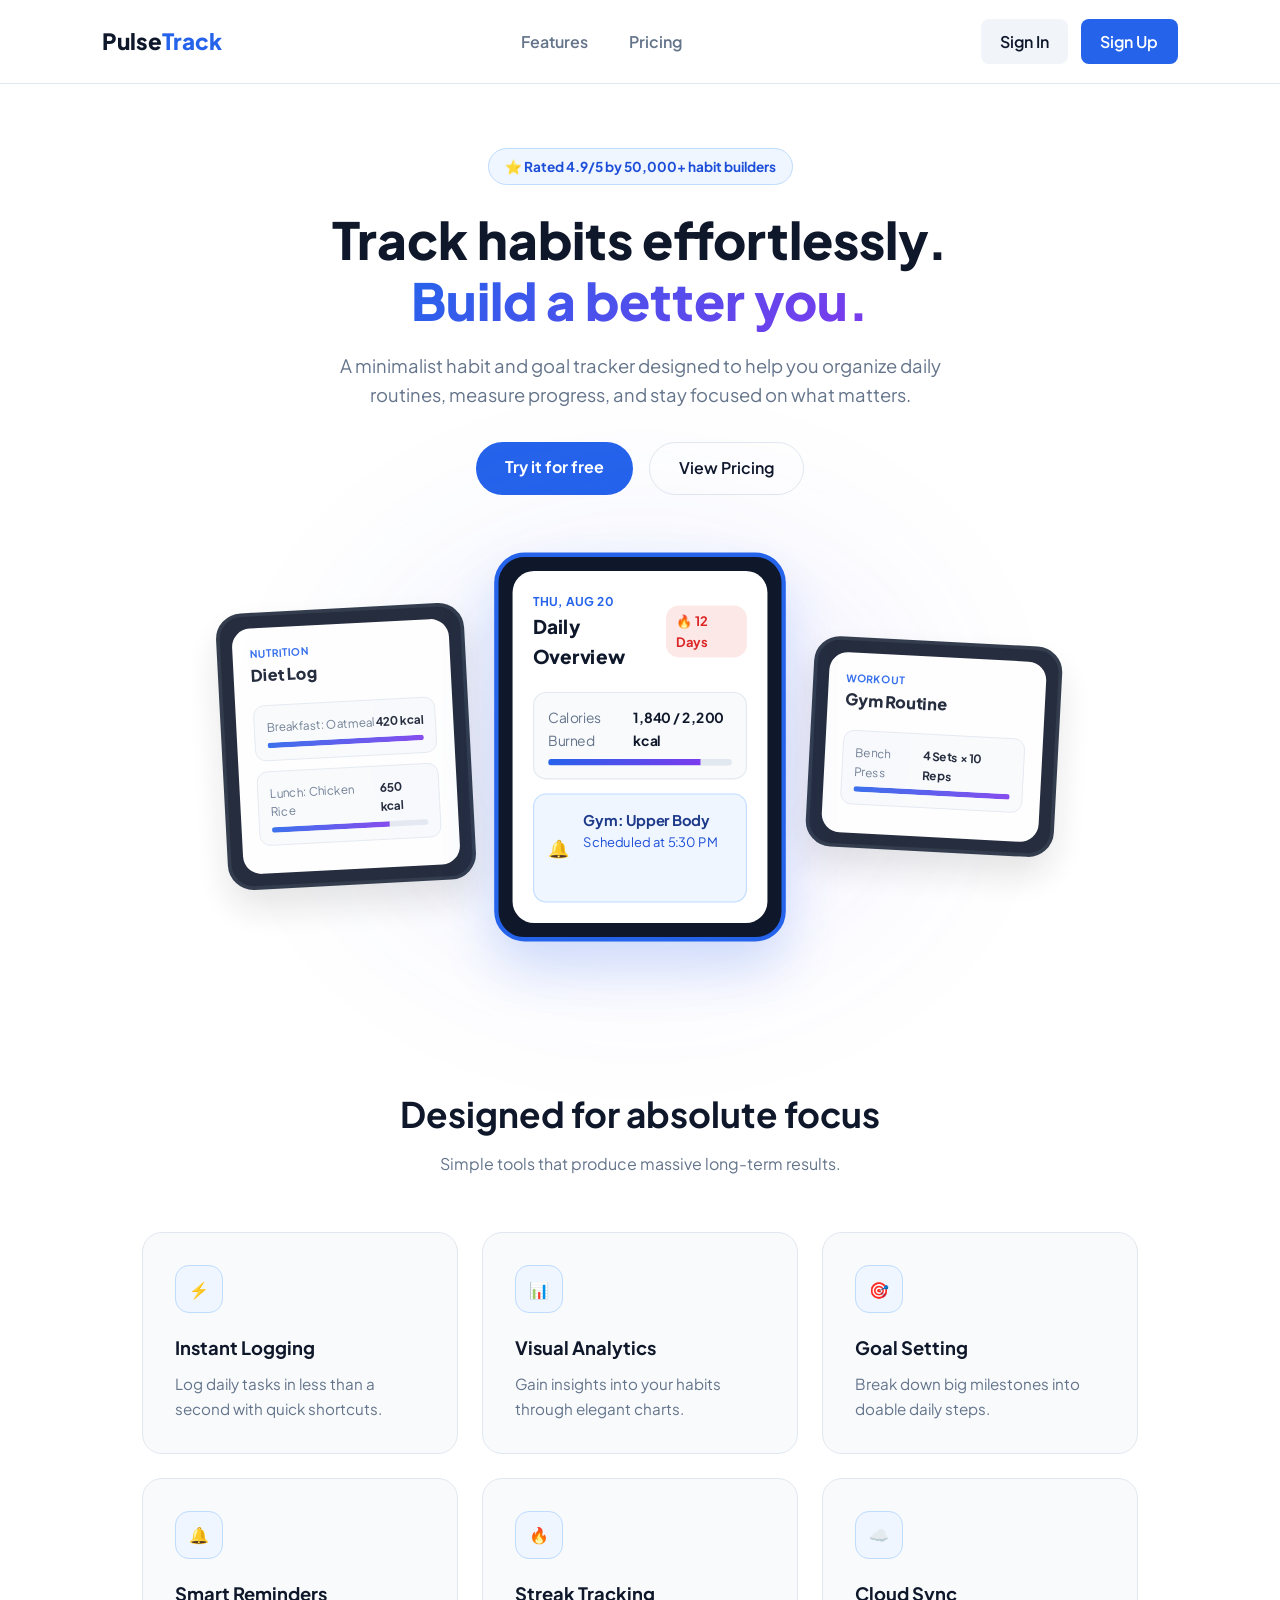
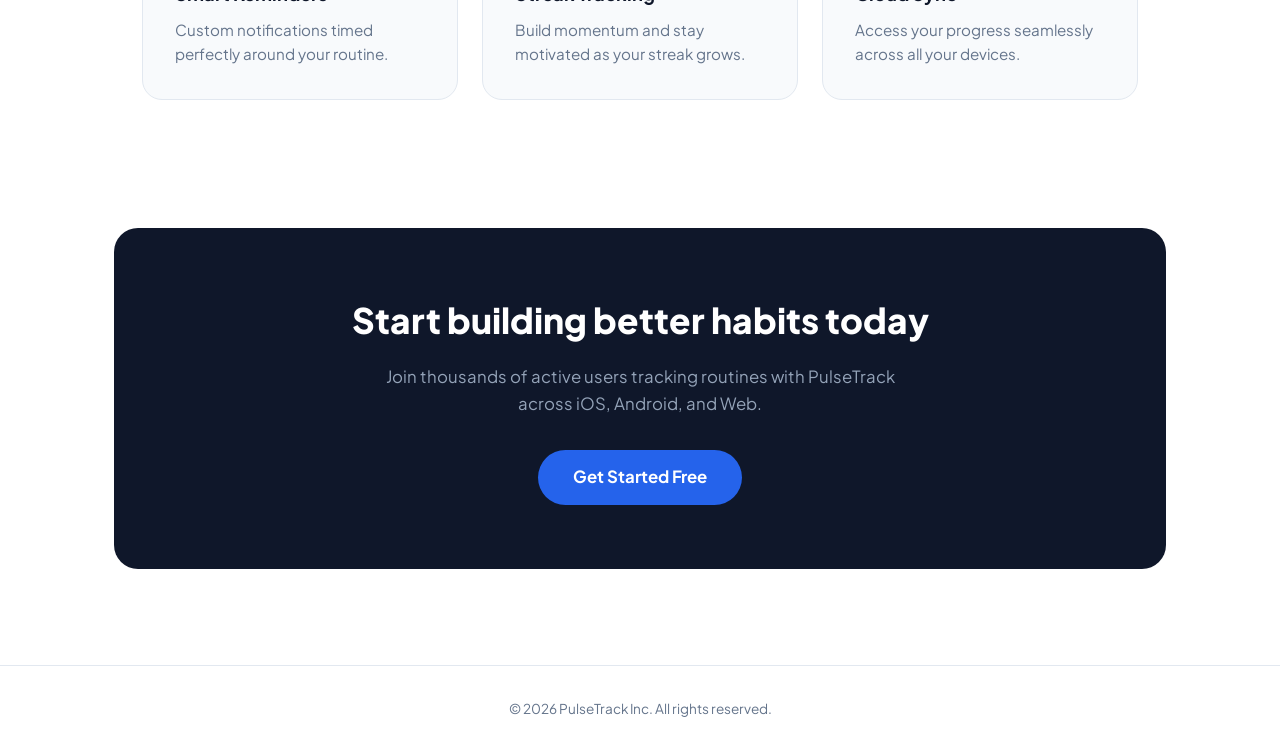
==== index.html @ 884001c9 "Landing Page" ====
<!DOCTYPE html>
<html lang="en">
<head>
  <meta charset="UTF-8">
  <meta name="viewport" content="width=device-width, initial-scale=1.0">
  <title>PulseTrack — Master Your Habits & Goals</title>
  <link rel="stylesheet" href="style.css">
  <link rel="preconnect" href="https://fonts.googleapis.com">
  <link rel="preconnect" href="https://fonts.gstatic.com" crossorigin>
  <link href="https://fonts.googleapis.com/css2?family=Plus+Jakarta+Sans:wght@400;600;700;800&display=swap" rel="stylesheet">
</head>
<body>

  <!-- Sticky Navbar -->
  <header class="navbar">
    <div class="logo"><a href="index.html">Pulse<span>Track</span></a></div>
    <nav class="nav-links">
      <a href="#features">Features</a>
      <a href="pricing.html">Pricing</a>
    </nav>
    <div class="nav-actions">
      <a href="#" class="btn-signin">Sign In</a>
      <a href="#" class="btn-signup">Sign Up</a>
    </div>
  </header>

  <!-- Hero Section -->
  <section class="hero">
    <!-- Habitify-style Social Proof Pill -->
    <div class="rating-badge">
      <span>⭐ Rated 4.9/5 by 50,000+ habit builders</span>
    </div>

    <h1>Track habits effortlessly. <br><span class="gradient-text">Build a better you.</span></h1>
    <p>A minimalist habit and goal tracker designed to help you organize daily routines, measure progress, and stay focused on what matters.</p>
    
    <div class="hero-actions">
      <a href="#download" class="btn-primary">Try it for free</a>
      <a href="pricing.html" class="btn-secondary">View Pricing</a>
    </div>

    <!-- 3-Phone Showcase -->
    <div class="mockup-showcase">
      <div class="glow-effect"></div>

      <!-- Left Phone -->
      <div class="phone-frame side-phone left-phone">
        <div class="screen-content light-theme">
          <div class="app-header-container">
            <div>
              <div class="date-tag">NUTRITION</div>
              <div class="app-header">Diet Log</div>
            </div>
          </div>
          <div class="metric-card">
            <div class="metric-info">
              <span>Breakfast: Oatmeal</span>
              <strong>420 kcal</strong>
            </div>
            <div class="progress-bar"><div class="fill" style="width: 100%;"></div></div>
          </div>
          <div class="metric-card">
            <div class="metric-info">
              <span>Lunch: Chicken Rice</span>
              <strong>650 kcal</strong>
            </div>
            <div class="progress-bar"><div class="fill" style="width: 75%;"></div></div>
          </div>
        </div>
      </div>

      <!-- Center Phone -->
      <div class="phone-frame center-phone">
        <div class="screen-content light-theme">
          <div class="app-header-container">
            <div>
              <div class="date-tag">THU, AUG 20</div>
              <div class="app-header">Daily Overview</div>
            </div>
            <div class="streak-badge">🔥 12 Days</div>
          </div>
          <div class="metric-card">
            <div class="metric-info">
              <span>Calories Burned</span>
              <strong>1,840 / 2,200 kcal</strong>
            </div>
            <div class="progress-bar"><div class="fill" style="width: 83%;"></div></div>
          </div>
          <div class="reminder-card">
            <span class="bell-icon">🔔</span>
            <div>
              <strong>Gym: Upper Body</strong>
              <p>Scheduled at 5:30 PM</p>
            </div>
          </div>
        </div>
      </div>

      <!-- Right Phone -->
      <div class="phone-frame side-phone right-phone">
        <div class="screen-content light-theme">
          <div class="app-header-container">
            <div>
              <div class="date-tag">WORKOUT</div>
              <div class="app-header">Gym Routine</div>
            </div>
          </div>
          <div class="metric-card">
            <div class="metric-info">
              <span>Bench Press</span>
              <strong>4 Sets × 10 Reps</strong>
            </div>
            <div class="progress-bar"><div class="fill" style="width: 100%;"></div></div>
          </div>
        </div>
      </div>
    </div>
  </section>

  <!-- Features Section -->
  <section class="features" id="features">
    <h2>Designed for absolute focus</h2>
    <p class="subtitle">Simple tools that produce massive long-term results.</p>
    <div class="grid">
      <div class="card">
        <div class="card-icon">⚡</div>
        <h3>Instant Logging</h3>
        <p>Log daily tasks in less than a second with quick shortcuts.</p>
      </div>
      <div class="card">
        <div class="card-icon">📊</div>
        <h3>Visual Analytics</h3>
        <p>Gain insights into your habits through elegant charts.</p>
      </div>
      <div class="card">
        <div class="card-icon">🎯</div>
        <h3>Goal Setting</h3>
        <p>Break down big milestones into doable daily steps.</p>
      </div>
      <div class="card">
        <div class="card-icon">🔔</div>
        <h3>Smart Reminders</h3>
        <p>Custom notifications timed perfectly around your routine.</p>
      </div>
      <div class="card">
        <div class="card-icon">🔥</div>
        <h3>Streak Tracking</h3>
        <p>Build momentum and stay motivated as your streak grows.</p>
      </div>
      <div class="card">
        <div class="card-icon">☁️</div>
        <h3>Cloud Sync</h3>
        <p>Access your progress seamlessly across all your devices.</p>
      </div>
    </div>
  </section>

  <!-- Habitify-style CTA Card Section -->
  <section class="cta-banner">
    <div class="cta-content">
      <h2>Start building better habits today</h2>
      <p>Join thousands of active users tracking routines with PulseTrack across iOS, Android, and Web.</p>
      <a href="pricing.html" class="btn-primary btn-cta">Get Started Free</a>
    </div>
  </section>

  <footer>
    <p>© 2026 PulseTrack Inc. All rights reserved.</p>
  </footer>

</body>
</html>
---- style.css ----
/* Base Resets & Variables */
:root {
  --bg-color: #ffffff;
  --card-bg: #f8fafc;
  --text-main: #0f172a;
  --text-muted: #64748b;
  --accent-color: #2563eb;
  --primary-btn: #2563eb;
  --primary-btn-hover: #1d4ed8;
  --border-color: #e2e8f0;
  --gradient: linear-gradient(135deg, #2563eb 0%, #7c3aed 100%);
}

* {
  box-sizing: border-box;
  margin: 0;
  padding: 0;
  font-family: 'Plus Jakarta Sans', sans-serif;
}

body {
  background-color: var(--bg-color);
  color: var(--text-main);
  line-height: 1.6;
}

/* Navbar */
.navbar {
  display: flex;
  justify-content: space-between;
  align-items: center;
  padding: 1.2rem 8%;
  background: rgba(255, 255, 255, 0.9);
  backdrop-filter: blur(12px);
  position: sticky;
  top: 0;
  z-index: 100;
  border-bottom: 1px solid var(--border-color);
}

.logo a {
  font-weight: 800;
  font-size: 1.4rem;
  color: var(--text-main);
  text-decoration: none;
}

.logo span {
  color: var(--accent-color);
}

.nav-links a {
  color: var(--text-muted);
  text-decoration: none;
  margin: 0 1.2rem;
  font-weight: 600;
  transition: color 0.3s;
}

.nav-links a:hover {
  color: var(--text-main);
}

.nav-actions {
  display: flex;
  align-items: center;
  gap: 0.8rem;
}

.btn-signin {
  background: #f1f5f9;
  color: var(--text-main);
  border: none;
  padding: 0.6rem 1.2rem;
  border-radius: 8px;
  font-weight: 600;
  cursor: pointer;
  text-decoration: none;
}

.btn-signup {
  background: var(--primary-btn);
  color: #ffffff;
  border: none;
  padding: 0.6rem 1.2rem;
  border-radius: 8px;
  font-weight: 600;
  cursor: pointer;
  text-decoration: none;
  transition: background 0.2s;
}

.btn-signup:hover {
  background: var(--primary-btn-hover);
}

/* Hero Section */
.hero {
  text-align: center;
  padding: 4rem 1rem 3rem;
  max-width: 1100px;
  margin: 0 auto;
}

.rating-badge {
  display: inline-block;
  background: #eff6ff;
  border: 1px solid #bfdbfe;
  color: #1d4ed8;
  font-size: 0.85rem;
  font-weight: 700;
  padding: 0.4rem 1rem;
  border-radius: 20px;
  margin-bottom: 1.5rem;
}

.hero h1 {
  font-size: 3.2rem;
  font-weight: 800;
  line-height: 1.2;
  margin-bottom: 1.2rem;
}

.gradient-text {
  background: var(--gradient);
  -webkit-background-clip: text;
  background-clip: text;
  -webkit-text-fill-color: transparent;
}

.hero p {
  color: var(--text-muted);
  font-size: 1.15rem;
  margin-bottom: 2rem;
  max-width: 650px;
  margin-left: auto;
  margin-right: auto;
}

.hero-actions {
  display: flex;
  gap: 1rem;
  justify-content: center;
  margin-bottom: 3.5rem;
}

.btn-primary {
  background: var(--primary-btn);
  color: #fff;
  border: none;
  padding: 0.8rem 1.8rem;
  border-radius: 30px;
  font-weight: 700;
  font-size: 1rem;
  cursor: pointer;
  transition: transform 0.2s, box-shadow 0.2s;
  text-decoration: none;
  display: inline-block;
}

.btn-primary:hover {
  transform: translateY(-2px);
  box-shadow: 0 10px 25px rgba(37, 99, 235, 0.3);
}

.btn-secondary {
  background: transparent;
  color: var(--text-main);
  border: 1px solid var(--border-color);
  padding: 0.8rem 1.8rem;
  border-radius: 30px;
  font-weight: 600;
  cursor: pointer;
  text-decoration: none;
  display: inline-block;
}

/* 3-Phone Showcase Container */
.mockup-showcase {
  position: relative;
  display: flex;
  justify-content: center;
  align-items: center;
  gap: 1.5rem;
  max-width: 1000px;
  margin: 0 auto;
  padding: 1rem 0;
}

.glow-effect {
  position: absolute;
  top: 50%;
  left: 50%;
  transform: translate(-50%, -50%);
  width: 450px;
  height: 300px;
  background: var(--gradient);
  filter: blur(120px);
  opacity: 0.15;
  border-radius: 50%;
  z-index: 1;
}

.phone-frame {
  position: relative;
  z-index: 2;
  background: #0f172a;
  border: 4px solid #1e293b;
  border-radius: 28px;
  padding: 0.8rem;
  box-shadow: 0 20px 40px rgba(0, 0, 0, 0.12);
  width: 270px;
  flex-shrink: 0;
  transition: transform 0.3s ease;
}

.center-phone {
  z-index: 3;
  transform: scale(1.08);
  border-color: #2563eb;
  box-shadow: 0 25px 50px rgba(37, 99, 235, 0.2);
}

.side-phone { opacity: 0.9; }
.left-phone { transform: scale(0.92) rotate(-3deg); }
.right-phone { transform: scale(0.92) rotate(3deg); }

.screen-content.light-theme {
  background: #ffffff;
  color: #0f172a;
  border-radius: 20px;
  padding: 1.2rem;
  text-align: left;
}

.app-header-container {
  display: flex;
  justify-content: space-between;
  align-items: center;
  margin-bottom: 1.2rem;
}

.date-tag {
  font-size: 0.7rem;
  font-weight: 700;
  color: #2563eb;
  letter-spacing: 0.5px;
}

.app-header {
  font-size: 1.1rem;
  font-weight: 800;
  color: #0f172a;
}

.streak-badge {
  background: rgba(239, 68, 68, 0.12);
  color: #dc2626;
  font-size: 0.75rem;
  font-weight: 700;
  padding: 0.3rem 0.6rem;
  border-radius: 12px;
}

.metric-card {
  background: #f8fafc;
  padding: 0.8rem;
  border-radius: 12px;
  margin-bottom: 0.7rem;
  border: 1px solid #e2e8f0;
}

.metric-info {
  display: flex;
  justify-content: space-between;
  font-size: 0.8rem;
  margin-bottom: 0.4rem;
}

.metric-info strong { color: #0f172a; }
.metric-info span { color: #64748b; }

.progress-bar {
  background: #e2e8f0;
  height: 6px;
  border-radius: 10px;
  overflow: hidden;
}

.progress-bar .fill {
  background: var(--gradient);
  height: 100%;
}

.reminder-card {
  display: flex;
  align-items: center;
  gap: 0.8rem;
  background: #eff6ff;
  border: 1px solid #bfdbfe;
  padding: 0.8rem;
  border-radius: 12px;
  margin-top: 0.8rem;
}

.reminder-card strong { display: block; font-size: 0.85rem; color: #1e3a8a; }
.reminder-card p { font-size: 0.75rem; color: #1d4ed8; }

/* Features Section */
.features {
  text-align: center;
  padding: 6rem 8%;
  max-width: 1200px;
  margin: 0 auto;
}

.features h2 { font-size: 2.2rem; margin-bottom: 0.5rem; }
.subtitle { color: var(--text-muted); margin-bottom: 3.5rem; }

.grid {
  display: grid;
  grid-template-columns: repeat(auto-fit, minmax(280px, 1fr));
  gap: 1.5rem;
}

.card {
  background: var(--card-bg);
  padding: 2rem;
  border-radius: 20px;
  text-align: left;
  border: 1px solid var(--border-color);
  transition: transform 0.3s ease, border-color 0.3s ease, box-shadow 0.3s ease;
}

.card:hover {
  transform: translateY(-5px);
  border-color: rgba(37, 99, 235, 0.4);
  box-shadow: 0 15px 30px rgba(0, 0, 0, 0.05);
}

.card-icon {
  display: inline-flex;
  align-items: center;
  justify-content: center;
  width: 48px;
  height: 48px;
  border-radius: 14px;
  background: #eff6ff;
  border: 1px solid #bfdbfe;
  color: #2563eb;
  margin-bottom: 1.25rem;
}

.card h3 { font-size: 1.15rem; font-weight: 700; margin-bottom: 0.6rem; }
.card p { color: var(--text-muted); font-size: 0.95rem; }

/* Habitify-Style CTA Banner */
.cta-banner {
  max-width: 1100px;
  margin: 2rem auto 6rem;
  padding: 0 1.5rem;
}

.cta-content {
  background: var(--text-main);
  color: #ffffff;
  border-radius: 24px;
  padding: 4rem 2rem;
  text-align: center;
}

.cta-content h2 {
  font-size: 2.2rem;
  font-weight: 800;
  margin-bottom: 1rem;
}

.cta-content p {
  color: #94a3b8;
  max-width: 550px;
  margin: 0 auto 2rem;
  font-size: 1.05rem;
}

.btn-cta {
  background: #2563eb;
  padding: 0.9rem 2.2rem;
  font-size: 1.05rem;
}

/* Pricing Section & Page Styles */
.pricing-hero {
  text-align: center;
  padding: 4rem 1rem 2rem;
  max-width: 800px;
  margin: 0 auto;
}

.pricing-hero h1 {
  font-size: 3rem;
  font-weight: 800;
  margin-bottom: 1rem;
}

.pricing-toggle-container {
  display: flex;
  justify-content: center;
  margin: 2rem 0 3rem;
}

.pricing-toggle {
  background: #f1f5f9;
  padding: 6px;
  border-radius: 30px;
  display: flex;
  gap: 4px;
}

.toggle-btn {
  border: none;
  background: transparent;
  padding: 0.6rem 1.6rem;
  border-radius: 25px;
  font-weight: 700;
  color: #64748b;
  cursor: pointer;
  transition: all 0.2s ease;
}

.toggle-btn.active {
  background: #f59e0b;
  color: #ffffff;
  box-shadow: 0 2px 8px rgba(245, 158, 11, 0.3);
}

.pricing-grid {
  display: grid;
  grid-template-columns: repeat(auto-fit, minmax(320px, 1fr));
  gap: 2rem;
  max-width: 900px;
  margin: 0 auto 3rem;
  padding: 0 1rem;
}

.pricing-card {
  border-radius: 20px;
  padding: 2.5rem 2rem;
  text-align: left;
  display: flex;
  flex-direction: column;
  justify-content: space-between;
}

.pricing-card.free {
  background: #f8fafc;
  border: 1px solid var(--border-color);
}

.pricing-card.premium {
  background: #09090b;
  color: #ffffff;
  border: 1px solid #27272a;
}

.plan-title {
  font-size: 1.5rem;
  font-weight: 700;
  margin-bottom: 0.3rem;
}

.pricing-card.premium .plan-title {
  color: #f59e0b;
}

.plan-subtitle {
  font-size: 0.95rem;
  color: var(--text-muted);
  margin-bottom: 2rem;
}

.pricing-card.premium .plan-subtitle {
  color: #a1a1aa;
}

.price-box {
  margin-bottom: 2rem;
}

.price {
  font-size: 2.8rem;
  font-weight: 800;
}

.price-period {
  font-size: 0.9rem;
  color: var(--text-muted);
}

.pricing-card.premium .price-period {
  color: #a1a1aa;
}

.billing-note {
  font-size: 0.85rem;
  color: var(--text-muted);
  margin-top: 0.2rem;
}

.pricing-card.premium .billing-note {
  color: #a1a1aa;
}

.feature-list {
  list-style: none;
  margin-bottom: 2.5rem;
}

.feature-list li {
  display: flex;
  align-items: center;
  gap: 0.6rem;
  font-weight: 600;
  font-size: 0.95rem;
  margin-bottom: 0.8rem;
}

.feature-list li.disabled {
  color: #94a3b8;
  opacity: 0.7;
}

.pricing-card.free .check-icon { color: #2563eb; }
.pricing-card.premium .check-icon { color: #f59e0b; }
.pricing-card .cross-icon { color: #cbd5e1; }

/* FAQ Section Styling */
.faq-section {
  max-width: 800px;
  margin: 4rem auto 6rem;
  padding: 0 1.5rem;
  text-align: center;
}

.faq-title {
  font-size: 2.2rem;
  font-weight: 800;
  margin-bottom: 0.5rem;
  color: var(--text-main);
}

.faq-subtitle {
  color: var(--text-muted);
  margin-bottom: 3rem;
  font-size: 1rem;
}

.faq-container {
  display: flex;
  flex-direction: column;
  gap: 1rem;
  text-align: left;
}

.faq-item {
  background: #f8fafc;
  border: 1px solid var(--border-color);
  border-radius: 14px;
  padding: 1.2rem 1.5rem;
  transition: all 0.2s ease;
  cursor: pointer;
}

.faq-item[open] {
  background: #ffffff;
  border-color: #cbd5e1;
  box-shadow: 0 10px 25px rgba(0, 0, 0, 0.04);
}

.faq-question {
  display: flex;
  justify-content: space-between;
  align-items: center;
  font-weight: 700;
  font-size: 1.05rem;
  color: var(--text-main);
  list-style: none;
}

.faq-question::-webkit-details-marker {
  display: none;
}

.faq-icon {
  font-size: 1.4rem;
  font-weight: 400;
  color: var(--text-muted);
  transition: transform 0.2s ease;
}

.faq-item[open] .faq-icon {
  transform: rotate(45deg);
}

.faq-answer {
  margin-top: 0.8rem;
  color: var(--text-muted);
  font-size: 0.95rem;
  line-height: 1.6;
}

footer {
  text-align: center;
  padding: 2rem;
  color: var(--text-muted);
  font-size: 0.85rem;
  border-top: 1px solid var(--border-color);
}
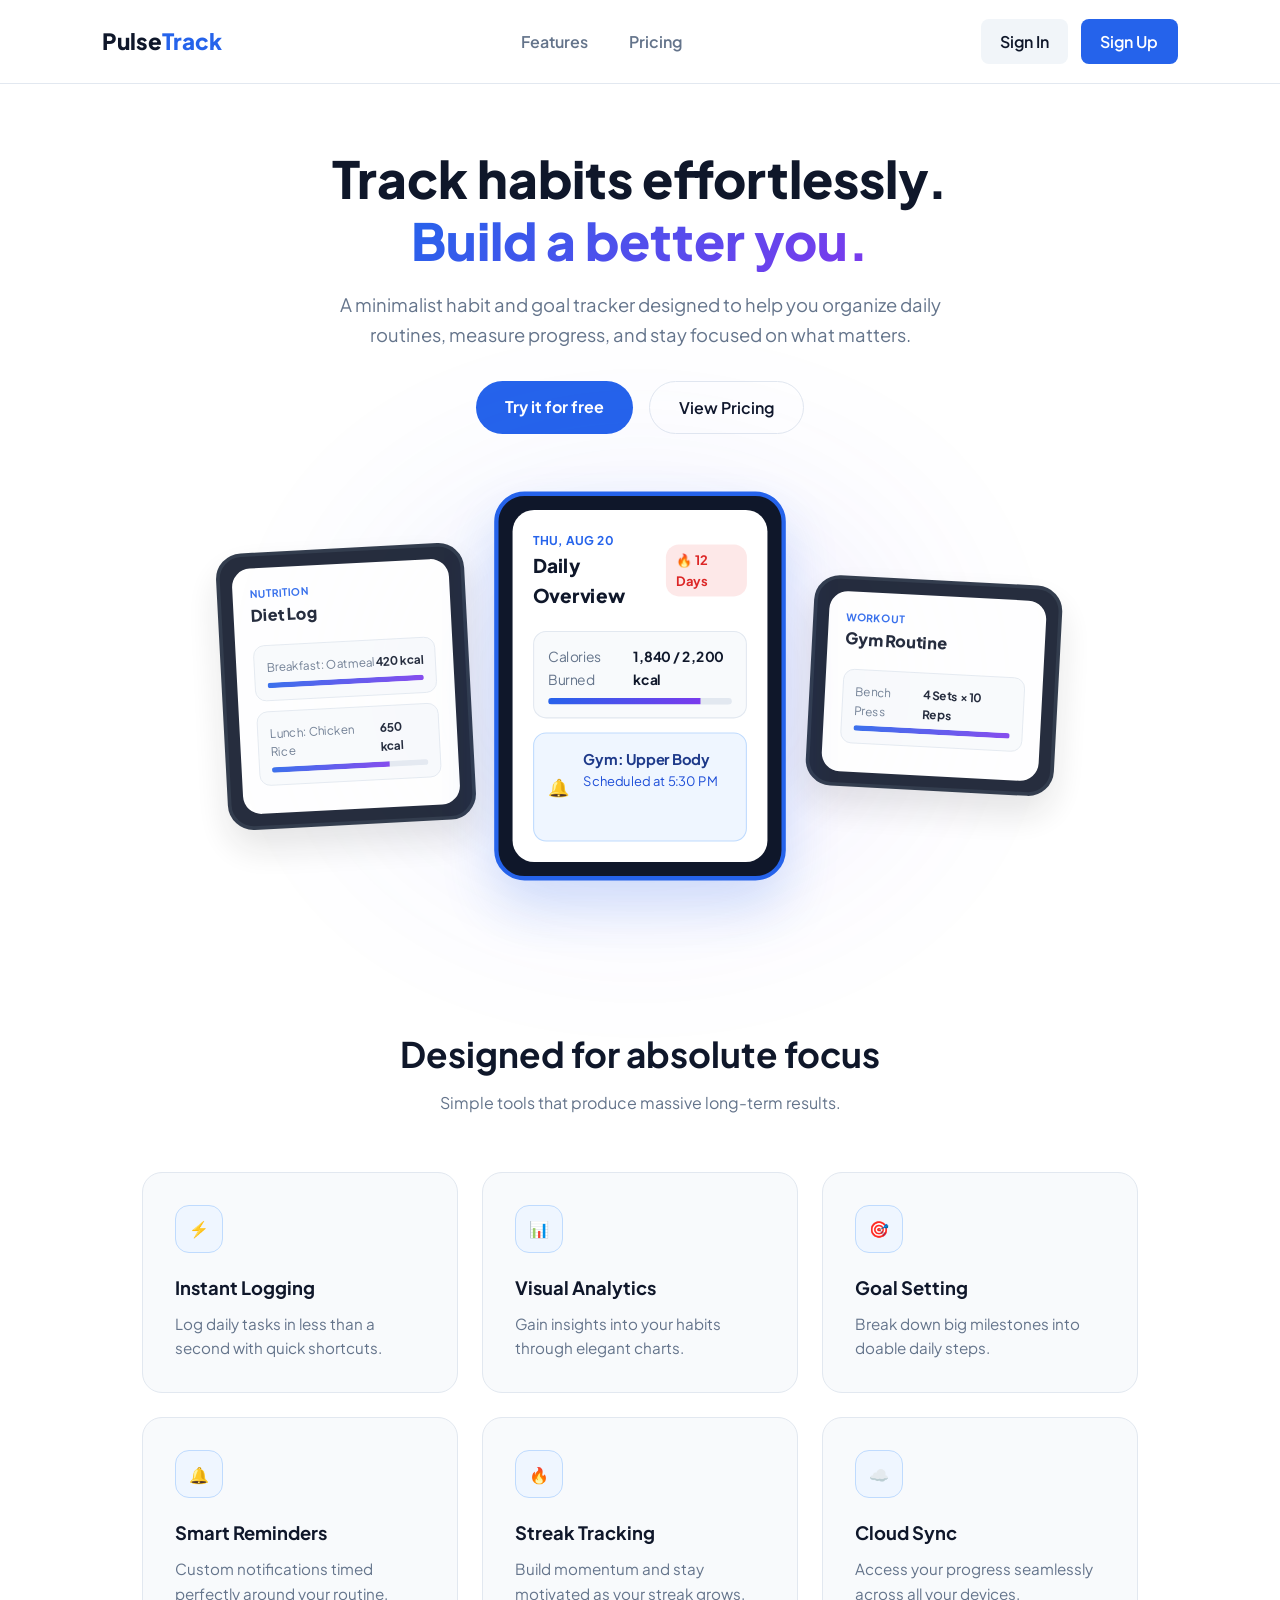
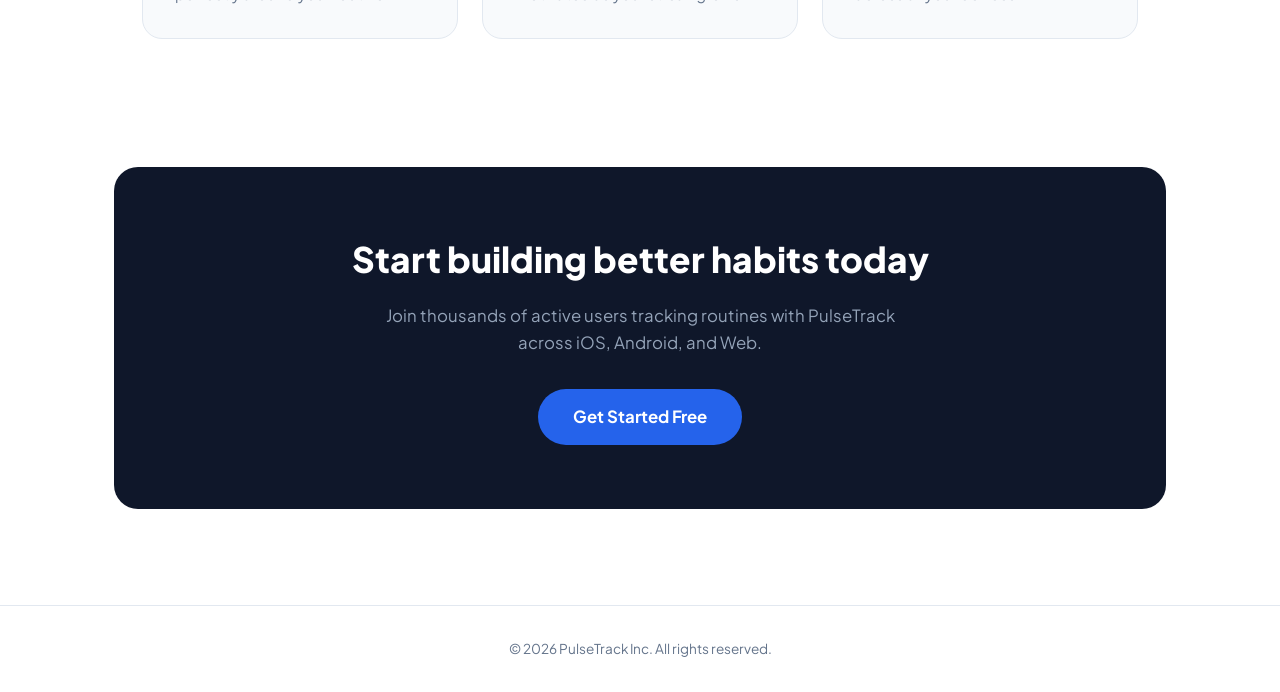
==== commit 572b43e7: "landing page" ====
--- a/index.html
+++ b/index.html
@@ -27,9 +27,6 @@
   <!-- Hero Section -->
   <section class="hero">
     <!-- Habitify-style Social Proof Pill -->
-    <div class="rating-badge">
-      <span>⭐ Rated 4.9/5 by 50,000+ habit builders</span>
-    </div>
 
     <h1>Track habits effortlessly. <br><span class="gradient-text">Build a better you.</span></h1>
     <p>A minimalist habit and goal tracker designed to help you organize daily routines, measure progress, and stay focused on what matters.</p>
--- a/style.css
+++ b/style.css
@@ -1,3 +1,344 @@
+/* Base Resets & Variables */
+:root {
+  --bg-color: #ffffff;
+  --card-bg: #f8fafc;
+  --text-main: #0f172a;
+  --text-muted: #64748b;
+  --accent-color: #2563eb;
+  --primary-btn: #2563eb;
+  --primary-btn-hover: #1d4ed8;
+  --border-color: #e2e8f0;
+  --gradient: linear-gradient(135deg, #2563eb 0%, #7c3aed 100%);
+}
+
+* {
+  box-sizing: border-box;
+  margin: 0;
+  padding: 0;
+  font-family: 'Plus Jakarta Sans', sans-serif;
+}
+
+body {
+  background-color: var(--bg-color);
+  color: var(--text-main);
+  line-height: 1.6;
+}
+
+/* Navbar */
+.navbar {
+  display: flex;
+  justify-content: space-between;
+  align-items: center;
+  padding: 1.2rem 8%;
+  background: rgba(255, 255, 255, 0.9);
+  backdrop-filter: blur(12px);
+  position: sticky;
+  top: 0;
+  z-index: 100;
+  border-bottom: 1px solid var(--border-color);
+}
+
+.logo a {
+  font-weight: 800;
+  font-size: 1.4rem;
+  color: var(--text-main);
+  text-decoration: none;
+}
+
+.logo span {
+  color: var(--accent-color);
+}
+
+.nav-links a {
+  color: var(--text-muted);
+  text-decoration: none;
+  margin: 0 1.2rem;
+  font-weight: 600;
+  transition: color 0.3s;
+}
+
+.nav-links a:hover {
+  color: var(--text-main);
+}
+
+.nav-actions {
+  display: flex;
+  align-items: center;
+  gap: 0.8rem;
+}
+
+.btn-signin {
+  background: #f1f5f9;
+  color: var(--text-main);
+  border: none;
+  padding: 0.6rem 1.2rem;
+  border-radius: 8px;
+  font-weight: 600;
+  cursor: pointer;
+  text-decoration: none;
+}
+
+.btn-signup {
+  background: var(--primary-btn);
+  color: #ffffff;
+  border: none;
+  padding: 0.6rem 1.2rem;
+  border-radius: 8px;
+  font-weight: 600;
+  cursor: pointer;
+  text-decoration: none;
+  transition: background 0.2s;
+}
+
+.btn-signup:hover {
+  background: var(--primary-btn-hover);
+}
+
+/* Pricing Hero */
+.pricing-hero {
+  text-align: center;
+  padding: 4rem 1rem 2rem;
+  max-width: 800px;
+  margin: 0 auto;
+}
+
+.pricing-hero h1 {
+  font-size: 3rem;
+  font-weight: 800;
+  margin-bottom: 1rem;
+}
+
+.subtitle {
+  color: var(--text-muted);
+  margin-bottom: 2rem;
+}
+
+.pricing-toggle-container {
+  display: flex;
+  justify-content: center;
+  margin: 2rem 0 3.5rem;
+}
+
+.pricing-toggle {
+  background: #f1f5f9;
+  padding: 6px;
+  border-radius: 30px;
+  display: flex;
+  gap: 4px;
+}
+
+.toggle-btn {
+  border: none;
+  background: transparent;
+  padding: 0.7rem 1.8rem;
+  border-radius: 25px;
+  font-weight: 700;
+  font-size: 0.95rem;
+  color: #64748b;
+  cursor: pointer;
+  transition: all 0.2s ease;
+}
+
+.toggle-btn.active {
+  background: #f59e0b;
+  color: #ffffff;
+  box-shadow: 0 2px 10px rgba(245, 158, 11, 0.35);
+}
+
+.pricing-grid {
+  display: grid;
+  grid-template-columns: repeat(auto-fit, minmax(340px, 1fr));
+  gap: 2rem;
+  max-width: 950px;
+  margin: 0 auto 3rem;
+  padding: 0 1rem;
+}
+
+.pricing-card {
+  border-radius: 24px;
+  padding: 2.8rem 2.2rem;
+  text-align: left;
+  display: flex;
+  flex-direction: column;
+  justify-content: space-between;
+}
+
+.pricing-card.free {
+  background: #f8fafc;
+  border: 1px solid var(--border-color);
+}
+
+.pricing-card.premium {
+  background: #09090b;
+  color: #ffffff;
+  border: 1px solid #27272a;
+  box-shadow: 0 20px 40px rgba(0, 0, 0, 0.12);
+}
+
+.plan-title {
+  font-size: 1.6rem;
+  font-weight: 800;
+  margin-bottom: 0.3rem;
+}
+
+.pricing-card.premium .plan-title {
+  color: #f59e0b;
+}
+
+.plan-subtitle {
+  font-size: 0.95rem;
+  color: var(--text-muted);
+  margin-bottom: 2rem;
+}
+
+.pricing-card.premium .plan-subtitle {
+  color: #a1a1aa;
+}
+
+.price-box {
+  margin-bottom: 2rem;
+  transition: opacity 0.15s ease, transform 0.15s ease;
+}
+
+/* Blink & Scale Animation for Toggling */
+.price-blink {
+  opacity: 0.1;
+  transform: scale(0.95);
+}
+
+.price {
+  font-size: 3.8rem;
+  font-weight: 800;
+  line-height: 1;
+  letter-spacing: -1px;
+}
+
+.price-period {
+  font-size: 1.1rem;
+  font-weight: 600;
+  color: var(--text-muted);
+}
+
+.pricing-card.premium .price-period {
+  color: #a1a1aa;
+}
+
+.billing-note {
+  font-size: 0.9rem;
+  color: var(--text-muted);
+  margin-top: 0.4rem;
+}
+
+.pricing-card.premium .billing-note {
+  color: #a1a1aa;
+}
+
+.feature-list {
+  list-style: none;
+  margin-bottom: 2.5rem;
+}
+
+.feature-list li {
+  display: flex;
+  align-items: center;
+  gap: 0.7rem;
+  font-weight: 600;
+  font-size: 0.95rem;
+  margin-bottom: 0.9rem;
+}
+
+.feature-list li.disabled {
+  color: #94a3b8;
+  opacity: 0.6;
+}
+
+.pricing-card.free .check-icon { color: #2563eb; }
+.pricing-card.premium .check-icon { color: #f59e0b; }
+.pricing-card .cross-icon { color: #cbd5e1; }
+
+/* FAQ Section Styling */
+.faq-section {
+  max-width: 800px;
+  margin: 4rem auto 6rem;
+  padding: 0 1.5rem;
+  text-align: center;
+}
+
+.faq-title {
+  font-size: 2.2rem;
+  font-weight: 800;
+  margin-bottom: 0.5rem;
+  color: var(--text-main);
+}
+
+.faq-subtitle {
+  color: var(--text-muted);
+  margin-bottom: 3rem;
+  font-size: 1rem;
+}
+
+.faq-container {
+  display: flex;
+  flex-direction: column;
+  gap: 1rem;
+  text-align: left;
+}
+
+.faq-item {
+  background: #f8fafc;
+  border: 1px solid var(--border-color);
+  border-radius: 14px;
+  padding: 1.2rem 1.5rem;
+  transition: all 0.2s ease;
+  cursor: pointer;
+}
+
+.faq-item[open] {
+  background: #ffffff;
+  border-color: #cbd5e1;
+  box-shadow: 0 10px 25px rgba(0, 0, 0, 0.04);
+}
+
+.faq-question {
+  display: flex;
+  justify-content: space-between;
+  align-items: center;
+  font-weight: 700;
+  font-size: 1.05rem;
+  color: var(--text-main);
+  list-style: none;
+}
+
+.faq-question::-webkit-details-marker {
+  display: none;
+}
+
+.faq-icon {
+  font-size: 1.4rem;
+  font-weight: 400;
+  color: var(--text-muted);
+  transition: transform 0.2s ease;
+}
+
+.faq-item[open] .faq-icon {
+  transform: rotate(45deg);
+}
+
+.faq-answer {
+  margin-top: 0.8rem;
+  color: var(--text-muted);
+  font-size: 0.95rem;
+  line-height: 1.6;
+}
+
+footer {
+  text-align: center;
+  padding: 2rem;
+  color: var(--text-muted);
+  font-size: 0.85rem;
+  border-top: 1px solid var(--border-color);
+}
+
 /* Base Resets & Variables */
 :root {
   --bg-color: #ffffff;
@@ -386,232 +727,4 @@
   background: #2563eb;
   padding: 0.9rem 2.2rem;
   font-size: 1.05rem;
-}
-
-/* Pricing Section & Page Styles */
-.pricing-hero {
-  text-align: center;
-  padding: 4rem 1rem 2rem;
-  max-width: 800px;
-  margin: 0 auto;
-}
-
-.pricing-hero h1 {
-  font-size: 3rem;
-  font-weight: 800;
-  margin-bottom: 1rem;
-}
-
-.pricing-toggle-container {
-  display: flex;
-  justify-content: center;
-  margin: 2rem 0 3rem;
-}
-
-.pricing-toggle {
-  background: #f1f5f9;
-  padding: 6px;
-  border-radius: 30px;
-  display: flex;
-  gap: 4px;
-}
-
-.toggle-btn {
-  border: none;
-  background: transparent;
-  padding: 0.6rem 1.6rem;
-  border-radius: 25px;
-  font-weight: 700;
-  color: #64748b;
-  cursor: pointer;
-  transition: all 0.2s ease;
-}
-
-.toggle-btn.active {
-  background: #f59e0b;
-  color: #ffffff;
-  box-shadow: 0 2px 8px rgba(245, 158, 11, 0.3);
-}
-
-.pricing-grid {
-  display: grid;
-  grid-template-columns: repeat(auto-fit, minmax(320px, 1fr));
-  gap: 2rem;
-  max-width: 900px;
-  margin: 0 auto 3rem;
-  padding: 0 1rem;
-}
-
-.pricing-card {
-  border-radius: 20px;
-  padding: 2.5rem 2rem;
-  text-align: left;
-  display: flex;
-  flex-direction: column;
-  justify-content: space-between;
-}
-
-.pricing-card.free {
-  background: #f8fafc;
-  border: 1px solid var(--border-color);
-}
-
-.pricing-card.premium {
-  background: #09090b;
-  color: #ffffff;
-  border: 1px solid #27272a;
-}
-
-.plan-title {
-  font-size: 1.5rem;
-  font-weight: 700;
-  margin-bottom: 0.3rem;
-}
-
-.pricing-card.premium .plan-title {
-  color: #f59e0b;
-}
-
-.plan-subtitle {
-  font-size: 0.95rem;
-  color: var(--text-muted);
-  margin-bottom: 2rem;
-}
-
-.pricing-card.premium .plan-subtitle {
-  color: #a1a1aa;
-}
-
-.price-box {
-  margin-bottom: 2rem;
-}
-
-.price {
-  font-size: 2.8rem;
-  font-weight: 800;
-}
-
-.price-period {
-  font-size: 0.9rem;
-  color: var(--text-muted);
-}
-
-.pricing-card.premium .price-period {
-  color: #a1a1aa;
-}
-
-.billing-note {
-  font-size: 0.85rem;
-  color: var(--text-muted);
-  margin-top: 0.2rem;
-}
-
-.pricing-card.premium .billing-note {
-  color: #a1a1aa;
-}
-
-.feature-list {
-  list-style: none;
-  margin-bottom: 2.5rem;
-}
-
-.feature-list li {
-  display: flex;
-  align-items: center;
-  gap: 0.6rem;
-  font-weight: 600;
-  font-size: 0.95rem;
-  margin-bottom: 0.8rem;
-}
-
-.feature-list li.disabled {
-  color: #94a3b8;
-  opacity: 0.7;
-}
-
-.pricing-card.free .check-icon { color: #2563eb; }
-.pricing-card.premium .check-icon { color: #f59e0b; }
-.pricing-card .cross-icon { color: #cbd5e1; }
-
-/* FAQ Section Styling */
-.faq-section {
-  max-width: 800px;
-  margin: 4rem auto 6rem;
-  padding: 0 1.5rem;
-  text-align: center;
-}
-
-.faq-title {
-  font-size: 2.2rem;
-  font-weight: 800;
-  margin-bottom: 0.5rem;
-  color: var(--text-main);
-}
-
-.faq-subtitle {
-  color: var(--text-muted);
-  margin-bottom: 3rem;
-  font-size: 1rem;
-}
-
-.faq-container {
-  display: flex;
-  flex-direction: column;
-  gap: 1rem;
-  text-align: left;
-}
-
-.faq-item {
-  background: #f8fafc;
-  border: 1px solid var(--border-color);
-  border-radius: 14px;
-  padding: 1.2rem 1.5rem;
-  transition: all 0.2s ease;
-  cursor: pointer;
-}
-
-.faq-item[open] {
-  background: #ffffff;
-  border-color: #cbd5e1;
-  box-shadow: 0 10px 25px rgba(0, 0, 0, 0.04);
-}
-
-.faq-question {
-  display: flex;
-  justify-content: space-between;
-  align-items: center;
-  font-weight: 700;
-  font-size: 1.05rem;
-  color: var(--text-main);
-  list-style: none;
-}
-
-.faq-question::-webkit-details-marker {
-  display: none;
-}
-
-.faq-icon {
-  font-size: 1.4rem;
-  font-weight: 400;
-  color: var(--text-muted);
-  transition: transform 0.2s ease;
-}
-
-.faq-item[open] .faq-icon {
-  transform: rotate(45deg);
-}
-
-.faq-answer {
-  margin-top: 0.8rem;
-  color: var(--text-muted);
-  font-size: 0.95rem;
-  line-height: 1.6;
-}
-
-footer {
-  text-align: center;
-  padding: 2rem;
-  color: var(--text-muted);
-  font-size: 0.85rem;
-  border-top: 1px solid var(--border-color);
 }
